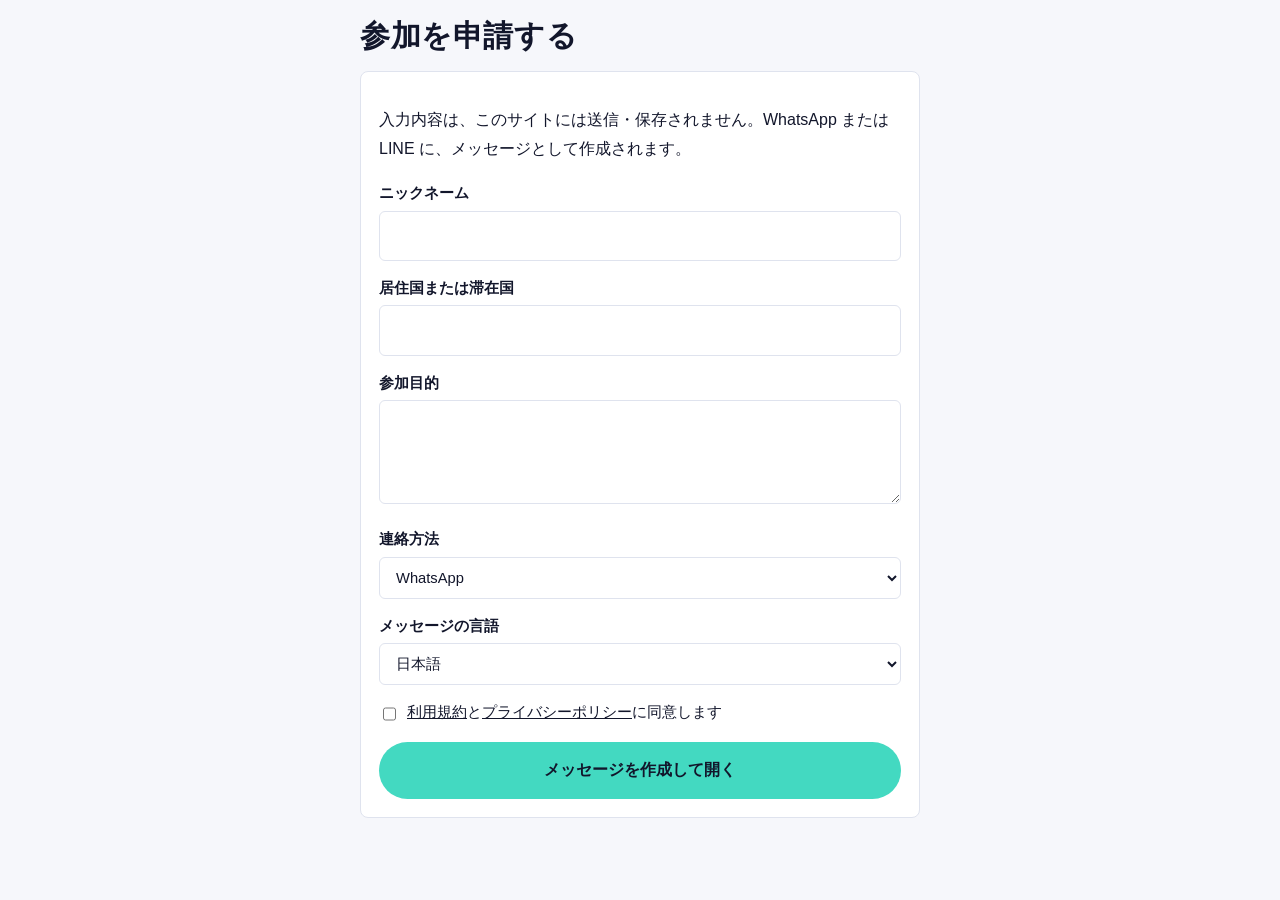
==== apply.html @ 583132bc "Add files via upload" ====
<!doctype html>
<html lang="ja"><head><meta charset="utf-8"><meta name="viewport" content="width=device-width,initial-scale=1">
<title>申請｜Nomad Community</title><link rel="stylesheet" href="style.css"></head><body>
<main class="w"><h1><span lang="ja">参加を申請する</span><span lang="en">Apply to join</span></h1>
<div class="panel"><p lang="ja">入力内容は、このサイトには送信・保存されません。WhatsApp または LINE に、メッセージとして作成されます。</p><p lang="en">Your input is not sent to or stored on this website. It is prepared as a message in WhatsApp or LINE.</p>
<form id="f">
<label><span lang="ja">ニックネーム</span><span lang="en">Nickname</span><input name="nick" required maxlength="40"></label>
<label><span lang="ja">居住国または滞在国</span><span lang="en">Country of residence or stay</span><input name="country" required maxlength="60"></label>
<label><span lang="ja">参加目的</span><span lang="en">Purpose of joining</span><textarea name="purpose" required rows="3" maxlength="300"></textarea></label>
<label><span lang="ja">連絡方法</span><span lang="en">Contact channel</span><select name="channel"><option value="whatsapp">WhatsApp</option><option value="line">LINE</option></select></label>
<label><span lang="ja">メッセージの言語</span><span lang="en">Message language</span><select name="lang"><option value="ja">日本語</option><option value="en">English</option></select></label>
<label style="display:flex;gap:8px;font-weight:400"><input type="checkbox" required style="width:auto;margin-top:6px"><span><span lang="ja"><a href="terms.html">利用規約</a>と<a href="privacy.html">プライバシーポリシー</a>に同意します</span><span lang="en">I agree to the <a href="terms.html">Terms</a> and <a href="privacy.html">Privacy Policy</a></span></span></label>
<button class="btn" style="margin-top:16px"><span lang="ja">メッセージを作成して開く</span><span lang="en">Prepare message and open</span></button></form></div></main>
<script src="config.js"></script><script src="site.js"></script><script>
const f=document.getElementById('f');
f.lang.value=document.documentElement.lang==='ja'?'ja':'en';
f.addEventListener('submit',e=>{
  e.preventDefault();
  const d=new FormData(f),L=d.get('lang'),ch=d.get('channel');
  const c=s=>String(s||'').replace(/\s+/g,' ').trim().slice(0,300);
  const nick=c(d.get('nick')),ctry=c(d.get('country')),pur=c(d.get('purpose'));
  const t=L==='ja'
    ?'【Nomad Community 参加申請】\nニックネーム：'+nick+'\n居住国／滞在国：'+ctry+'\n参加目的：'+pur+'\n同意：利用規約とプライバシーポリシーに同意します'
    :'[Nomad Community Application]\nNickname: '+nick+'\nCountry (residence/stay): '+ctry+'\nPurpose: '+pur+'\nConsent: I agree to the Terms and Privacy Policy';
  const url=ch==='line'?'https://line.me/R/oaMessage/'+encodeURIComponent(NC.lineId)+'/?'+encodeURIComponent(t):NC.waLink+'?text='+encodeURIComponent(t);
  if(navigator.clipboard)navigator.clipboard.writeText(t).catch(()=>{});
  try{sessionStorage.setItem('nc_msg',t)}catch(x){}
  window.open(url,'_blank','noopener');
  location.href='done.html';
});
</script></body></html>
---- style.css ----
:root{--ink:#12162b;--mut:#5d647a;--bg:#f6f7fb;--ac:#43d9c1;--line:#dfe3ee;--err:#c0213f}
*{box-sizing:border-box}
body{word-break:auto-phrase;text-wrap:pretty;margin:0;font:16px/1.8 "Hiragino Kaku Gothic ProN","Yu Gothic","Noto Sans JP",sans-serif;color:var(--ink);background:var(--bg)}
.w{max-width:600px;margin:0 auto;padding:0 20px}
h1{font-size:1.9rem;line-height:1.35;margin:.5em 0;letter-spacing:.02em}
h2{font-size:1.15rem;margin:0 0 .6em}
section{padding:26px 0;border-top:1px solid var(--line)}
.hero{border:0;padding:40px 0 28px}
.tag{display:inline-block;background:var(--ink);color:var(--ac);border-radius:4px;padding:1px 10px;font-size:.8rem;font-weight:700}
.slots{display:grid;grid-template-columns:repeat(12,1fr);gap:4px;margin:20px 0 6px}
.slots i{height:22px;border-radius:3px;background:#e3e6f1}
.slots i.on{background:var(--ac)}
.btn{display:block;width:100%;text-align:center;border:0;border-radius:99px;padding:14px;font:inherit;font-weight:700;color:var(--ink);background:var(--ac);text-decoration:none;cursor:pointer}
.btn.line{background:#06c755;color:#fff}
.btn.sub{background:#fff;color:var(--ink);border:1px solid var(--line)}
.btn:focus-visible,input:focus-visible,select:focus-visible,textarea:focus-visible,summary:focus-visible{outline:3px solid var(--ink);outline-offset:2px}
.steps{list-style:none;padding:0;margin:0}
.steps li{display:flex;gap:14px;padding:10px 0}
.steps b{flex:none;width:26px;height:26px;border-radius:4px;background:var(--ink);color:var(--ac);text-align:center;line-height:26px}
details{border-bottom:1px solid var(--line);padding:10px 0}
summary{cursor:pointer;font-weight:700}
.panel{background:#fff;border:1px solid var(--line);border-radius:8px;padding:18px}
label{display:block;font-weight:700;font-size:.92rem;margin:14px 0 0}
label input,label select,label textarea{margin-top:4px;font-weight:400}
input,select,textarea{width:100%;padding:11px 12px;border:1px solid var(--line);border-radius:6px;font:inherit;background:#fff;color:var(--ink)}
small,.mut{color:var(--mut);font-size:.84rem}
.err{color:var(--err);font-weight:700}
footer{padding:28px 0 40px;text-align:center;color:var(--mut);font-size:.85rem}
a{color:inherit}
html[lang=ja] [lang=en],html[lang=en] [lang=ja]{display:none!important}
.nav{display:flex;flex-wrap:wrap;gap:8px 16px;align-items:center;max-width:600px;margin:0 auto;padding:14px 20px}
.nav nav{display:flex;flex-wrap:wrap;gap:6px 14px;font-size:.86rem}.nav a{text-decoration:none}.brand{font-weight:700}
.lt{margin-left:auto;border:1px solid var(--line);background:#fff;border-radius:99px;padding:4px 12px;font:inherit;font-size:.8rem;cursor:pointer}
ul.ck{padding-left:1.2em}ul.ck li{margin:.3em 0}.msg{white-space:pre-wrap;background:#fff;border:1px solid var(--line);border-radius:8px;padding:12px;font-size:.9rem}
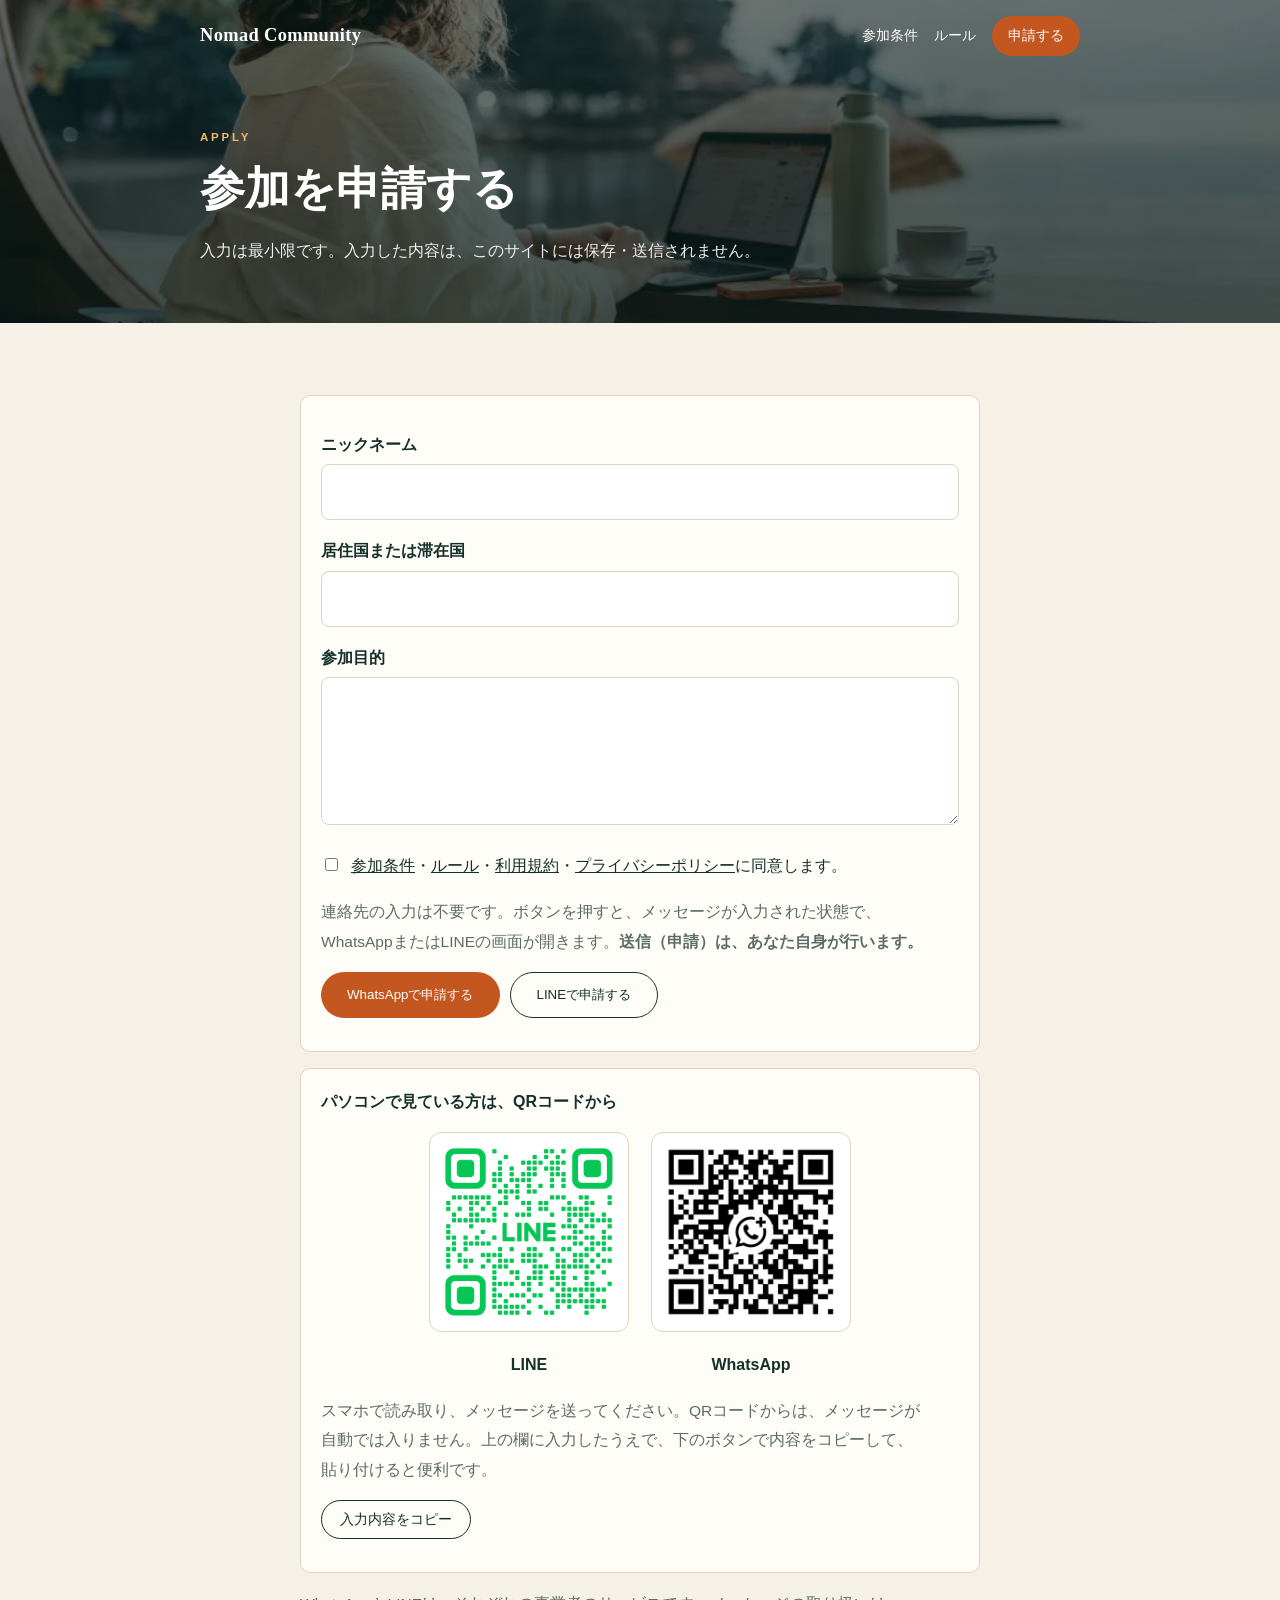
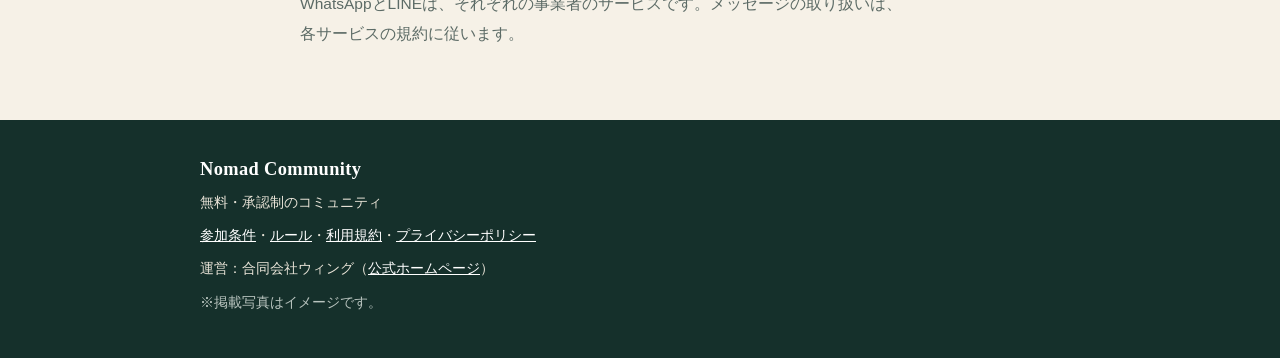
==== commit c65db00a: "Add files via upload" ====
--- a/apply.html
+++ b/apply.html
@@ -1,31 +1,37 @@
-<!doctype html>
-<html lang="ja"><head><meta charset="utf-8"><meta name="viewport" content="width=device-width,initial-scale=1">
-<title>申請｜Nomad Community</title><link rel="stylesheet" href="style.css"></head><body>
-<main class="w"><h1><span lang="ja">参加を申請する</span><span lang="en">Apply to join</span></h1>
-<div class="panel"><p lang="ja">入力内容は、このサイトには送信・保存されません。WhatsApp または LINE に、メッセージとして作成されます。</p><p lang="en">Your input is not sent to or stored on this website. It is prepared as a message in WhatsApp or LINE.</p>
-<form id="f">
-<label><span lang="ja">ニックネーム</span><span lang="en">Nickname</span><input name="nick" required maxlength="40"></label>
-<label><span lang="ja">居住国または滞在国</span><span lang="en">Country of residence or stay</span><input name="country" required maxlength="60"></label>
-<label><span lang="ja">参加目的</span><span lang="en">Purpose of joining</span><textarea name="purpose" required rows="3" maxlength="300"></textarea></label>
-<label><span lang="ja">連絡方法</span><span lang="en">Contact channel</span><select name="channel"><option value="whatsapp">WhatsApp</option><option value="line">LINE</option></select></label>
-<label><span lang="ja">メッセージの言語</span><span lang="en">Message language</span><select name="lang"><option value="ja">日本語</option><option value="en">English</option></select></label>
-<label style="display:flex;gap:8px;font-weight:400"><input type="checkbox" required style="width:auto;margin-top:6px"><span><span lang="ja"><a href="terms.html">利用規約</a>と<a href="privacy.html">プライバシーポリシー</a>に同意します</span><span lang="en">I agree to the <a href="terms.html">Terms</a> and <a href="privacy.html">Privacy Policy</a></span></span></label>
-<button class="btn" style="margin-top:16px"><span lang="ja">メッセージを作成して開く</span><span lang="en">Prepare message and open</span></button></form></div></main>
-<script src="config.js"></script><script src="site.js"></script><script>
-const f=document.getElementById('f');
-f.lang.value=document.documentElement.lang==='ja'?'ja':'en';
-f.addEventListener('submit',e=>{
-  e.preventDefault();
-  const d=new FormData(f),L=d.get('lang'),ch=d.get('channel');
-  const c=s=>String(s||'').replace(/\s+/g,' ').trim().slice(0,300);
-  const nick=c(d.get('nick')),ctry=c(d.get('country')),pur=c(d.get('purpose'));
-  const t=L==='ja'
-    ?'【Nomad Community 参加申請】\nニックネーム：'+nick+'\n居住国／滞在国：'+ctry+'\n参加目的：'+pur+'\n同意：利用規約とプライバシーポリシーに同意します'
-    :'[Nomad Community Application]\nNickname: '+nick+'\nCountry (residence/stay): '+ctry+'\nPurpose: '+pur+'\nConsent: I agree to the Terms and Privacy Policy';
-  const url=ch==='line'?'https://line.me/R/oaMessage/'+encodeURIComponent(NC.lineId)+'/?'+encodeURIComponent(t):NC.waLink+'?text='+encodeURIComponent(t);
-  if(navigator.clipboard)navigator.clipboard.writeText(t).catch(()=>{});
-  try{sessionStorage.setItem('nc_msg',t)}catch(x){}
-  window.open(url,'_blank','noopener');
-  location.href='done.html';
-});
-</script></body></html>
+<!doctype html><html lang="ja"><head><meta charset="utf-8"><meta name="viewport" content="width=device-width,initial-scale=1"><title>参加を申請する｜Nomad Community</title><meta name="description" content="Nomad Communityへの参加申請ページ。"><link rel="stylesheet" href="style.css"><noscript><style>.rv{opacity:1;transform:none}</style></noscript></head><body>
+<header class="top"><div class="w bar"><a class="logo" href="index.html">Nomad Community</a><nav><a href="hotel.html">参加条件</a><a href="rules.html">ルール</a><a class="btn sm" href="apply.html">申請する</a></nav></div></header>
+<div class="phead" style="--bg:url(img/beach.webp)"><div class="w"><p class="eyebrow">APPLY</p><h1>参加を申請する</h1><p class=l2>入力は最小限です。入力した内容は、このサイトには保存・送信されません。</p></div></div>
+<section><div class="w doc"><form id="f" class="box" novalidate>
+<label for="nick">ニックネーム</label><input id="nick" name="nick" type="text" maxlength="40" required autocomplete="off">
+<label for="country">居住国または滞在国</label><input id="country" name="country" type="text" maxlength="60" required autocomplete="off">
+<label for="purpose">参加目的</label><textarea id="purpose" name="purpose" rows="4" maxlength="300" required></textarea>
+<label class="chk"><input id="agree" type="checkbox" required><span><a href="hotel.html" target="_blank">参加条件</a>・<a href="rules.html" target="_blank">ルール</a>・<a href="terms.html" target="_blank">利用規約</a>・<a href="privacy.html" target="_blank">プライバシーポリシー</a>に同意します。</span></label>
+<p class="mut">連絡先の入力は不要です。ボタンを押すと、メッセージが入力された状態で、WhatsAppまたはLINEの画面が開きます。<b>送信（申請）は、あなた自身が行います。</b></p>
+<p style="display:flex;flex-wrap:wrap;gap:10px;margin-top:14px"><button type="button" class="btn" id="wa">WhatsAppで申請する</button><button type="button" class="btn ghost" id="ln" style="color:var(--ink)">LINEで申請する</button></p><p id="m" class="err" role="status"></p></form>
+<div class="box pc-only"><b>パソコンで見ている方は、QRコードから</b>
+<div class="qr"><div><img src="img/qr-line.png" width="200" height="200" alt="公式LINEの友だち追加用QRコード" loading="lazy"><b>LINE</b></div><div><img src="img/qr-whatsapp.png" width="200" height="200" alt="WhatsApp Businessへの連絡用QRコード" loading="lazy"><b>WhatsApp</b></div></div>
+<p class="mut">スマホで読み取り、メッセージを送ってください。QRコードからは、メッセージが自動では入りません。上の欄に入力したうえで、下のボタンで内容をコピーして、貼り付けると便利です。</p>
+<p><button type="button" class="btn ghost sm2" id="cp" style="color:var(--ink)">入力内容をコピー</button> <span id="cpm" class="mut"></span></p></div>
+<p class="mut">WhatsAppとLINEは、それぞれの事業者のサービスです。メッセージの取り扱いは、各サービスの規約に従います。</p></div></section>
+
+<footer><div class="w"><p class="logo">Nomad Community</p><p>無料・承認制のコミュニティ</p><p><a href="hotel.html">参加条件</a>・<a href="rules.html">ルール</a>・<a href="terms.html">利用規約</a>・<a href="privacy.html">プライバシーポリシー</a></p><p>運営：合同会社ウィング（<a href="https://preview.studio.site/live/Kwa5nwnrWX" target="_blank" rel="noopener noreferrer">公式ホームページ</a>）</p><p class="mut" style="color:#b9c4bf">※掲載写真はイメージです。</p></div></footer>
+<script src="site-config.js"></script><script>
+const f=document.getElementById('f'),m=document.getElementById('m');
+const set=v=>v&&!v.includes('ここに');
+const msg=()=>['【Nomad Community 参加申請】','ニックネーム：'+f.nick.value.trim(),'居住国／滞在国：'+f.country.value.trim(),'参加目的：'+f.purpose.value.trim(),'☑ 参加条件・ルール・利用規約・プライバシーポリシーに同意します。','（申請内容は、審査のためだけに使われることを確認しました）'].join('\n');
+function send(kind){
+  m.textContent='';
+  if(!f.nick.value.trim()||!f.country.value.trim()||!f.purpose.value.trim()){m.textContent='すべての項目を入力してください。';return}
+  if(!document.getElementById('agree').checked){m.textContent='同意にチェックを入れてください。';return}
+  let url;
+  if(kind==='wa'){if(!set(CONFIG.whatsapp)){m.textContent='WhatsAppの番号が未設定です（site-config.js）。';return}url='https://wa.me/'+CONFIG.whatsapp+'?text='+encodeURIComponent(msg())}
+  else{if(!set(CONFIG.lineId)){m.textContent='公式LINEのIDが未設定です（site-config.js）。';return}url='https://line.me/R/oaMessage/'+CONFIG.lineId+'/?'+encodeURIComponent(msg())}
+  window.open(url,'_blank','noopener');location.href='thanks.html';
+}
+document.getElementById('cp').onclick=async()=>{
+  const c=document.getElementById('cpm');
+  if(!f.nick.value.trim()||!f.country.value.trim()||!f.purpose.value.trim()||!document.getElementById('agree').checked){c.textContent='上の欄に入力して、同意にチェックしてください。';return}
+  try{await navigator.clipboard.writeText(msg());c.textContent='コピーしました。チャットに貼り付けて送信してください。'}catch(e){c.textContent='コピーできませんでした。手入力してください。'}
+};
+document.getElementById('wa').onclick=()=>send('wa');document.getElementById('ln').onclick=()=>send('ln');
+</script><script>const io=new IntersectionObserver(es=>es.forEach(e=>{if(e.isIntersecting){e.target.classList.add("in");io.unobserve(e.target)}}),{threshold:.12});document.querySelectorAll(".rv").forEach(el=>io.observe(el));</script></body></html>
--- a/style.css
+++ b/style.css
@@ -1,34 +1,87 @@
-:root{--ink:#12162b;--mut:#5d647a;--bg:#f6f7fb;--ac:#43d9c1;--line:#dfe3ee;--err:#c0213f}
+:root{--ink:#15302b;--sand:#f6f1e7;--mut:#5c6b66;--ac:#c4561f;--line:#ddd3c0;--card:#fffdf8}
 *{box-sizing:border-box}
-body{word-break:auto-phrase;text-wrap:pretty;margin:0;font:16px/1.8 "Hiragino Kaku Gothic ProN","Yu Gothic","Noto Sans JP",sans-serif;color:var(--ink);background:var(--bg)}
-.w{max-width:600px;margin:0 auto;padding:0 20px}
-h1{font-size:1.9rem;line-height:1.35;margin:.5em 0;letter-spacing:.02em}
-h2{font-size:1.15rem;margin:0 0 .6em}
-section{padding:26px 0;border-top:1px solid var(--line)}
-.hero{border:0;padding:40px 0 28px}
-.tag{display:inline-block;background:var(--ink);color:var(--ac);border-radius:4px;padding:1px 10px;font-size:.8rem;font-weight:700}
-.slots{display:grid;grid-template-columns:repeat(12,1fr);gap:4px;margin:20px 0 6px}
-.slots i{height:22px;border-radius:3px;background:#e3e6f1}
-.slots i.on{background:var(--ac)}
-.btn{display:block;width:100%;text-align:center;border:0;border-radius:99px;padding:14px;font:inherit;font-weight:700;color:var(--ink);background:var(--ac);text-decoration:none;cursor:pointer}
-.btn.line{background:#06c755;color:#fff}
-.btn.sub{background:#fff;color:var(--ink);border:1px solid var(--line)}
-.btn:focus-visible,input:focus-visible,select:focus-visible,textarea:focus-visible,summary:focus-visible{outline:3px solid var(--ink);outline-offset:2px}
-.steps{list-style:none;padding:0;margin:0}
-.steps li{display:flex;gap:14px;padding:10px 0}
-.steps b{flex:none;width:26px;height:26px;border-radius:4px;background:var(--ink);color:var(--ac);text-align:center;line-height:26px}
-details{border-bottom:1px solid var(--line);padding:10px 0}
-summary{cursor:pointer;font-weight:700}
-.panel{background:#fff;border:1px solid var(--line);border-radius:8px;padding:18px}
-label{display:block;font-weight:700;font-size:.92rem;margin:14px 0 0}
-label input,label select,label textarea{margin-top:4px;font-weight:400}
-input,select,textarea{width:100%;padding:11px 12px;border:1px solid var(--line);border-radius:6px;font:inherit;background:#fff;color:var(--ink)}
-small,.mut{color:var(--mut);font-size:.84rem}
-.err{color:var(--err);font-weight:700}
-footer{padding:28px 0 40px;text-align:center;color:var(--mut);font-size:.85rem}
+body{margin:0;background:var(--sand);color:var(--ink);font:16px/1.9 "Hiragino Kaku Gothic ProN","Yu Gothic","Noto Sans JP",sans-serif;word-break:auto-phrase;text-wrap:pretty}
+h1,h2,h3,.logo,.tagline{font-family:"Hiragino Mincho ProN","Yu Mincho","Noto Serif JP",serif;line-height:1.5}
 a{color:inherit}
-html[lang=ja] [lang=en],html[lang=en] [lang=ja]{display:none!important}
-.nav{display:flex;flex-wrap:wrap;gap:8px 16px;align-items:center;max-width:600px;margin:0 auto;padding:14px 20px}
-.nav nav{display:flex;flex-wrap:wrap;gap:6px 14px;font-size:.86rem}.nav a{text-decoration:none}.brand{font-weight:700}
-.lt{margin-left:auto;border:1px solid var(--line);background:#fff;border-radius:99px;padding:4px 12px;font:inherit;font-size:.8rem;cursor:pointer}
-ul.ck{padding-left:1.2em}ul.ck li{margin:.3em 0}.msg{white-space:pre-wrap;background:#fff;border:1px solid var(--line);border-radius:8px;padding:12px;font-size:.9rem}
+.w{max-width:920px;margin:0 auto;padding:0 20px}
+.top{padding:16px 0}.bar{display:flex;align-items:center;justify-content:space-between;gap:12px}
+.logo{font-weight:700;font-size:1.15rem;text-decoration:none;letter-spacing:.02em}
+nav{display:flex;align-items:center;gap:16px;font-size:.9rem}nav a{text-decoration:none}
+.btn{display:inline-block;padding:13px 26px;border-radius:99px;background:var(--ac);color:#fff;font:700 1rem/1.4 inherit;text-decoration:none;border:0;cursor:pointer}
+.btn.sm{padding:7px 16px;font-size:.85rem}
+.btn.ghost{background:transparent;border:1px solid currentColor;color:inherit}
+.btn:focus-visible,a:focus-visible,input:focus-visible,textarea:focus-visible{outline:3px solid #f2b66d;outline-offset:2px}
+.home .top{position:absolute;top:0;left:0;right:0;z-index:5;color:#fff}
+.hero{position:relative;min-height:92svh;display:flex;align-items:flex-end;color:#fff;background:#10201d}
+.hero img{position:absolute;inset:0;width:100%;height:100%;object-fit:cover}
+.hero:after{content:"";position:absolute;inset:0;background:linear-gradient(180deg,rgba(10,25,22,.45),rgba(10,25,22,.05) 38%,rgba(10,25,22,.78))}
+.hero .w{position:relative;z-index:2;padding-bottom:52px}
+.badge{display:inline-block;border:1px solid rgba(255,255,255,.7);border-radius:99px;padding:2px 14px;font-size:.82rem;letter-spacing:.08em}
+.tagline{font-style:italic;font-size:1.1rem;margin:14px 0 4px;opacity:.95}
+.hero h1{font-size:clamp(2rem,6.4vw,3.5rem);margin:.2em 0 .4em}
+.hero p{max-width:34em;margin:0 0 22px}
+.cta{display:flex;flex-wrap:wrap;gap:12px}
+section{padding:56px 0}
+.pg{padding:28px 0 8px}.pg h1{font-size:clamp(1.7rem,5vw,2.4rem);margin:.2em 0}
+h2{font-size:1.5rem;margin:0 0 .6em}h3{font-size:1.1rem;margin:1.2em 0 .3em}
+.lead{color:var(--mut);max-width:38em}
+.grid3{display:grid;gap:22px;grid-template-columns:repeat(auto-fit,minmax(250px,1fr))}
+figure{margin:0}figure img,.wide{width:100%;height:auto;display:block;border-radius:10px;aspect-ratio:4/3;object-fit:cover}
+.wide{aspect-ratio:21/9;margin:0 0 22px}
+figcaption{padding-top:10px}figcaption b{display:block;font-family:"Hiragino Mincho ProN","Yu Mincho",serif;font-size:1.1rem}
+figcaption span{color:var(--mut);font-size:.93rem}
+.steps{counter-reset:s;list-style:none;padding:0;margin:0}
+.steps li{counter-increment:s;display:grid;grid-template-columns:48px 1fr;gap:12px;padding:16px 0;border-top:1px solid var(--line)}
+.steps li:before{content:counter(s,decimal-leading-zero);font:1.5rem "Hiragino Mincho ProN","Yu Mincho",serif;color:var(--ac)}
+.steps b{display:block}.steps span{color:var(--mut);font-size:.93rem}
+.box{background:var(--card);border:1px solid var(--line);border-radius:10px;padding:18px 20px;margin:16px 0}
+.alt{background:#efe7d6}
+ul.l{padding-left:1.2em}ul.l li{margin:.3em 0}
+label{display:block;font-weight:700;margin:16px 0 4px}
+input[type=text],textarea{width:100%;padding:12px;border:1px solid var(--line);border-radius:8px;font:inherit;background:#fff;color:var(--ink)}
+.chk{display:flex;gap:10px;font-weight:400;align-items:flex-start}.chk input{margin-top:.5em}
+.err{color:#b3261e;font-weight:700}.mut{color:var(--mut);font-size:.9rem}
+footer{background:var(--ink);color:#e9e4d8;padding:36px 0;font-size:.9rem}footer a{color:#fff}footer .logo{color:#fff;margin:0}
+footer p{margin:.4em 0}
+@media(max-width:560px){nav a:not(.btn){display:none}}
+
+/* ---- レイアウト強化 ---- */
+:root{--r:14px}
+.top{position:absolute;top:0;left:0;right:0;z-index:6;color:#fff}.top .logo{color:#fff}
+.phead{position:relative;color:#fff;padding:132px 0 56px;background:#15302b var(--bg,none) center/cover}
+.phead:before{content:"";position:absolute;inset:0;background:linear-gradient(180deg,rgba(10,25,22,.55),rgba(10,25,22,.72))}
+.phead .w{position:relative}.phead h1{font-size:clamp(1.9rem,5.6vw,2.8rem);margin:.15em 0 .3em}.phead p.l2{max-width:36em;margin:0;opacity:.92}
+.eyebrow{font:700 .72rem/1 "Hiragino Kaku Gothic ProN","Yu Gothic",sans-serif;letter-spacing:.24em;color:var(--ac);margin:0 0 12px}
+.phead .eyebrow,.band .eyebrow{color:#f2b66d}
+.hero .tagline{margin-top:18px}
+.mosaic{display:grid;grid-template-columns:repeat(6,1fr);grid-auto-rows:118px;gap:10px;margin-top:26px}
+.mosaic figure{overflow:hidden;border-radius:var(--r);position:relative}.mosaic img{width:100%;height:100%;object-fit:cover;aspect-ratio:auto;border-radius:0;transition:transform .8s}
+.mosaic figure:hover img{transform:scale(1.04)}
+.m1{grid-column:1/4;grid-row:1/5}.m2{grid-column:4/7;grid-row:1/3}.m3{grid-column:4/6;grid-row:3/5}.m4{grid-column:6/7;grid-row:3/5}
+@media(max-width:640px){.mosaic{grid-template-columns:repeat(2,1fr);grid-auto-rows:130px}.m1{grid-column:1/3;grid-row:1/3}.m2{grid-column:1/3;grid-row:3/5}.m3{grid-column:1/2;grid-row:5/7}.m4{grid-column:2/3;grid-row:5/7}}
+.split{display:grid;gap:26px;align-items:center;grid-template-columns:1fr}
+@media(min-width:760px){.split{grid-template-columns:1fr 1fr;gap:56px}.split.rev .ph{order:2}}
+.ph img{width:100%;height:auto;display:block;border-radius:var(--r);aspect-ratio:4/3;object-fit:cover;box-shadow:0 22px 44px -22px rgba(21,48,43,.5)}
+.split h2{font-size:1.6rem}.split p{margin:.4em 0}
+.flow{list-style:none;padding:0;margin:22px 0 0;display:grid;gap:12px;grid-template-columns:repeat(auto-fit,minmax(160px,1fr));counter-reset:s}
+.flow li{counter-increment:s;background:var(--card);border:1px solid var(--line);border-radius:var(--r);padding:18px 16px}
+.flow li:before{content:counter(s,decimal-leading-zero);display:block;font:1.7rem "Hiragino Mincho ProN","Yu Mincho",serif;color:var(--ac);margin-bottom:2px}
+.flow b{display:block;margin-bottom:4px}.flow span{color:var(--mut);font-size:.88rem;line-height:1.75;display:block}
+.band{position:relative;color:#fff;padding:96px 0;background:#10201d var(--bg) center/cover}
+.band:before{content:"";position:absolute;inset:0;background:rgba(10,25,22,.66)}.band .w{position:relative}
+.band h2{font-size:clamp(1.6rem,4.6vw,2.3rem)}.band p{max-width:36em}
+.ticks{display:grid;gap:10px;margin:22px 0 0;padding:0;list-style:none;grid-template-columns:repeat(auto-fit,minmax(200px,1fr))}
+.ticks li{border:1px solid rgba(255,255,255,.4);border-radius:10px;padding:10px 14px;font-size:.93rem}.ticks li:before{content:"✓ ";color:#f2b66d;font-weight:700}
+.center{text-align:center}.center .lead{margin:0 auto 22px}
+.doc{max-width:720px}.doc h2{font-size:1.25rem;margin:2em 0 .4em;padding-top:1em;border-top:1px solid var(--line)}.doc h2:first-of-type{border:0;padding:0}
+.doc p,.doc li{font-size:.97rem}
+.sticky{position:fixed;left:0;right:0;bottom:0;z-index:30;padding:10px 16px calc(10px + env(safe-area-inset-bottom));background:rgba(21,48,43,.95);display:none;justify-content:center}
+.sticky .btn{width:100%;max-width:420px;text-align:center}
+@media(max-width:760px){.sticky{display:flex}body.has-sticky{padding-bottom:74px}}
+.rv{opacity:0;transform:translateY(16px);transition:opacity .8s,transform .8s}.rv.in{opacity:1;transform:none}
+@media(prefers-reduced-motion:reduce){.rv{opacity:1;transform:none;transition:none}.mosaic img{transition:none}}
+
+.pc-only{display:none}@media(min-width:760px){.pc-only{display:block}}
+.qr{display:grid;gap:22px;grid-template-columns:repeat(2,minmax(0,200px));justify-content:center;text-align:center;margin:14px 0}
+.qr img{width:100%;height:auto;border-radius:12px;background:#fff;padding:6px;border:1px solid var(--line)}.qr b{display:block;margin-top:8px}
+.btn.sm2{padding:9px 18px;font-size:.9rem}
